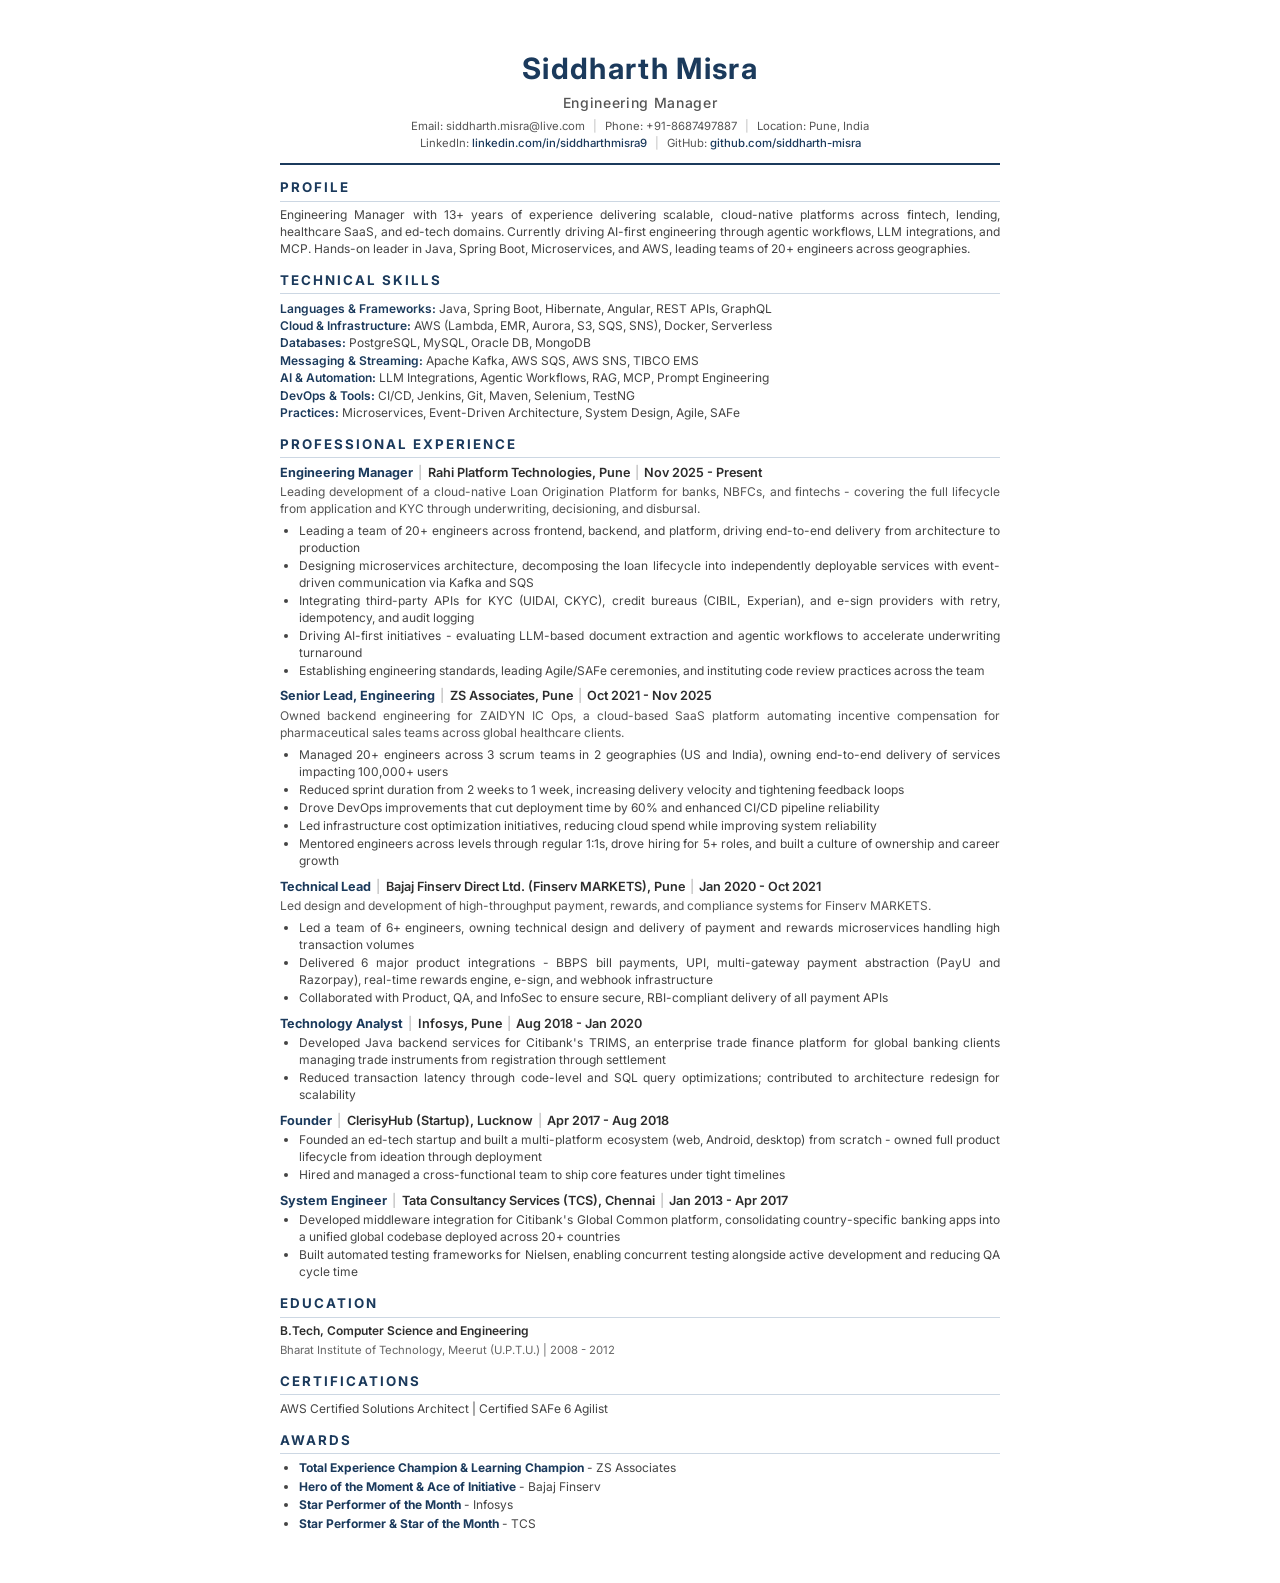
==== Siddharth-Misra-Resume-ATS.html @ 8735bb91 "resume updated" ====
<!DOCTYPE html>
<html lang="en">
<head>
<meta charset="UTF-8">
<meta name="viewport" content="width=device-width, initial-scale=1.0">
<title>Siddharth Misra - Resume</title>
<link rel="preconnect" href="https://fonts.googleapis.com">
<link rel="preconnect" href="https://fonts.gstatic.com" crossorigin>
<link href="https://fonts.googleapis.com/css2?family=Inter:wght@400;500;600;700&display=swap" rel="stylesheet">
<style>
  @page {
    size: letter;
    margin: 0.5in;
  }

  * {
    margin: 0;
    padding: 0;
    box-sizing: border-box;
  }

  body {
    font-family: 'Inter', -apple-system, 'Segoe UI', Roboto, 'Helvetica Neue', Arial, sans-serif;
    font-size: 9pt;
    line-height: 1.4;
    color: #2d2d2d;
    max-width: 8.5in;
    margin: 0 auto;
    padding: 0.5in;
    background: #fff;
    text-align: justify;
  }

  @media print {
    body {
      padding: 0;
      font-size: 9pt;
      -webkit-print-color-adjust: exact;
      print-color-adjust: exact;
    }
  }

  /* === Header === */
  .header {
    text-align: center;
    padding-bottom: 8pt;
    margin-bottom: 8pt;
    border-bottom: 2pt solid #1b3a5c;
  }

  h1 {
    font-size: 22pt;
    font-weight: 700;
    color: #1b3a5c;
    letter-spacing: 1pt;
    margin-bottom: 3pt;
  }

  .header .subtitle {
    font-size: 10.5pt;
    font-weight: 500;
    color: #555;
    letter-spacing: 0.5pt;
    margin-bottom: 4pt;
  }

  .contact-line {
    font-size: 8.5pt;
    color: #555;
    line-height: 1.5;
  }

  .contact-line a {
    color: #1b3a5c;
    text-decoration: none;
    font-weight: 500;
  }

  .contact-line .sep {
    color: #bbb;
    margin: 0 6pt;
  }

  /* === Sections === */
  h2 {
    font-size: 10pt;
    font-weight: 700;
    text-transform: uppercase;
    letter-spacing: 1.5pt;
    color: #1b3a5c;
    border-bottom: 1pt solid #ccd7e3;
    padding-bottom: 3pt;
    margin-top: 10pt;
    margin-bottom: 4pt;
  }

  /* === Profile === */
  .profile {
    font-size: 9pt;
    color: #444;
    line-height: 1.4;
  }

  /* === Skills === */
  .skills-list {
    font-size: 9pt;
    color: #444;
    line-height: 1.45;
  }

  .skills-list strong {
    color: #1b3a5c;
    font-weight: 600;
  }

  /* === Experience === */
  .job {
    margin-bottom: 6pt;
  }

  .job:last-child {
    margin-bottom: 0;
  }

  h3 {
    font-size: 9.5pt;
    font-weight: 600;
    color: #2d2d2d;
    margin-bottom: 2pt;
  }

  h3 .role {
    font-weight: 700;
    color: #1b3a5c;
  }

  h3 .sep {
    color: #aaa;
    font-weight: 400;
    margin: 0 4pt;
  }

  .job .desc {
    font-size: 9pt;
    color: #555;
    margin-bottom: 4pt;
    font-style: normal;
  }

  ul {
    padding-left: 14pt;
    margin: 0;
  }

  li {
    font-size: 9pt;
    margin-bottom: 1pt;
    color: #444;
    line-height: 1.4;
  }

  /* === Education === */
  .edu-entry {
    margin-bottom: 4pt;
  }

  .edu-entry h3 {
    font-size: 9pt;
  }

  .edu-meta {
    font-size: 8.5pt;
    color: #666;
    margin-top: 1pt;
  }

  /* === Certifications === */
  .cert-list {
    font-size: 9pt;
    color: #444;
  }

  /* === Awards === */
  .awards-list {
    list-style: disc;
    padding-left: 14pt;
  }

  .awards-list li {
    font-size: 9pt;
    color: #444;
    margin-bottom: 1.5pt;
    line-height: 1.4;
  }

  .awards-list li strong {
    color: #1b3a5c;
  }
</style>
</head>
<body>

<div class="header">
  <h1>Siddharth Misra</h1>
  <div class="subtitle">Engineering Manager</div>
  <div class="contact-line">
    Email: siddharth.misra@live.com<span class="sep">|</span>Phone: +91-8687497887<span class="sep">|</span>Location: Pune, India
  </div>
  <div class="contact-line">
    LinkedIn: <a href="https://linkedin.com/in/siddharthmisra9">linkedin.com/in/siddharthmisra9</a><span class="sep">|</span>GitHub: <a href="https://github.com/siddharth-misra">github.com/siddharth-misra</a>
  </div>
</div>

<h2>Profile</h2>
<p class="profile">
  Engineering Manager with 13+ years of experience delivering scalable, cloud-native platforms across fintech, lending, healthcare SaaS, and ed-tech domains. Currently driving AI-first engineering through agentic workflows, LLM integrations, and MCP. Hands-on leader in Java, Spring Boot, Microservices, and AWS, leading teams of 20+ engineers across geographies.
</p>

<h2>Technical Skills</h2>
<p class="skills-list">
  <strong>Languages &amp; Frameworks:</strong> Java, Spring Boot, Hibernate, Angular, REST APIs, GraphQL<br>
  <strong>Cloud &amp; Infrastructure:</strong> AWS (Lambda, EMR, Aurora, S3, SQS, SNS), Docker, Serverless<br>
  <strong>Databases:</strong> PostgreSQL, MySQL, Oracle DB, MongoDB<br>
  <strong>Messaging &amp; Streaming:</strong> Apache Kafka, AWS SQS, AWS SNS, TIBCO EMS<br>
  <strong>AI &amp; Automation:</strong> LLM Integrations, Agentic Workflows, RAG, MCP, Prompt Engineering<br>
  <strong>DevOps &amp; Tools:</strong> CI/CD, Jenkins, Git, Maven, Selenium, TestNG<br>
  <strong>Practices:</strong> Microservices, Event-Driven Architecture, System Design, Agile, SAFe
</p>

<h2>Professional Experience</h2>

<div class="job">
  <h3><span class="role">Engineering Manager</span><span class="sep">|</span>Rahi Platform Technologies, Pune<span class="sep">|</span>Nov 2025 - Present</h3>
  <p class="desc">Leading development of a cloud-native Loan Origination Platform for banks, NBFCs, and fintechs - covering the full lifecycle from application and KYC through underwriting, decisioning, and disbursal.</p>
  <ul>
    <li>Leading a team of 20+ engineers across frontend, backend, and platform, driving end-to-end delivery from architecture to production</li>
    <li>Designing microservices architecture, decomposing the loan lifecycle into independently deployable services with event-driven communication via Kafka and SQS</li>
    <li>Integrating third-party APIs for KYC (UIDAI, CKYC), credit bureaus (CIBIL, Experian), and e-sign providers with retry, idempotency, and audit logging</li>
    <li>Driving AI-first initiatives - evaluating LLM-based document extraction and agentic workflows to accelerate underwriting turnaround</li>
    <li>Establishing engineering standards, leading Agile/SAFe ceremonies, and instituting code review practices across the team</li>
  </ul>
</div>

<div class="job">
  <h3><span class="role">Senior Lead, Engineering</span><span class="sep">|</span>ZS Associates, Pune<span class="sep">|</span>Oct 2021 - Nov 2025</h3>
  <p class="desc">Owned backend engineering for ZAIDYN IC Ops, a cloud-based SaaS platform automating incentive compensation for pharmaceutical sales teams across global healthcare clients.</p>
  <ul>
    <li>Managed 20+ engineers across 3 scrum teams in 2 geographies (US and India), owning end-to-end delivery of services impacting 100,000+ users</li>
    <li>Reduced sprint duration from 2 weeks to 1 week, increasing delivery velocity and tightening feedback loops</li>
    <li>Drove DevOps improvements that cut deployment time by 60% and enhanced CI/CD pipeline reliability</li>
    <li>Led infrastructure cost optimization initiatives, reducing cloud spend while improving system reliability</li>
    <li>Mentored engineers across levels through regular 1:1s, drove hiring for 5+ roles, and built a culture of ownership and career growth</li>
  </ul>
</div>

<div class="job">
  <h3><span class="role">Technical Lead</span><span class="sep">|</span>Bajaj Finserv Direct Ltd. (Finserv MARKETS), Pune<span class="sep">|</span>Jan 2020 - Oct 2021</h3>
  <p class="desc">Led design and development of high-throughput payment, rewards, and compliance systems for Finserv MARKETS.</p>
  <ul>
    <li>Led a team of 6+ engineers, owning technical design and delivery of payment and rewards microservices handling high transaction volumes</li>
    <li>Delivered 6 major product integrations - BBPS bill payments, UPI, multi-gateway payment abstraction (PayU and Razorpay), real-time rewards engine, e-sign, and webhook infrastructure</li>
    <li>Collaborated with Product, QA, and InfoSec to ensure secure, RBI-compliant delivery of all payment APIs</li>
  </ul>
</div>

<div class="job">
  <h3><span class="role">Technology Analyst</span><span class="sep">|</span>Infosys, Pune<span class="sep">|</span>Aug 2018 - Jan 2020</h3>
  <ul>
    <li>Developed Java backend services for Citibank's TRIMS, an enterprise trade finance platform for global banking clients managing trade instruments from registration through settlement</li>
    <li>Reduced transaction latency through code-level and SQL query optimizations; contributed to architecture redesign for scalability</li>
  </ul>
</div>

<div class="job">
  <h3><span class="role">Founder</span><span class="sep">|</span>ClerisyHub (Startup), Lucknow<span class="sep">|</span>Apr 2017 - Aug 2018</h3>
  <ul>
    <li>Founded an ed-tech startup and built a multi-platform ecosystem (web, Android, desktop) from scratch - owned full product lifecycle from ideation through deployment</li>
    <li>Hired and managed a cross-functional team to ship core features under tight timelines</li>
  </ul>
</div>

<div class="job">
  <h3><span class="role">System Engineer</span><span class="sep">|</span>Tata Consultancy Services (TCS), Chennai<span class="sep">|</span>Jan 2013 - Apr 2017</h3>
  <ul>
    <li>Developed middleware integration for Citibank's Global Common platform, consolidating country-specific banking apps into a unified global codebase deployed across 20+ countries</li>
    <li>Built automated testing frameworks for Nielsen, enabling concurrent testing alongside active development and reducing QA cycle time</li>
  </ul>
</div>

<h2>Education</h2>
<div class="edu-entry">
  <h3>B.Tech, Computer Science and Engineering</h3>
  <div class="edu-meta">Bharat Institute of Technology, Meerut (U.P.T.U.) | 2008 - 2012</div>
</div>

<h2>Certifications</h2>
<p class="cert-list">AWS Certified Solutions Architect | Certified SAFe 6 Agilist</p>

<h2>Awards</h2>
<ul class="awards-list">
  <li><strong>Total Experience Champion &amp; Learning Champion</strong> - ZS Associates</li>
  <li><strong>Hero of the Moment &amp; Ace of Initiative</strong> - Bajaj Finserv</li>
  <li><strong>Star Performer of the Month</strong> - Infosys</li>
  <li><strong>Star Performer &amp; Star of the Month</strong> - TCS</li>
</ul>

</body>
</html>
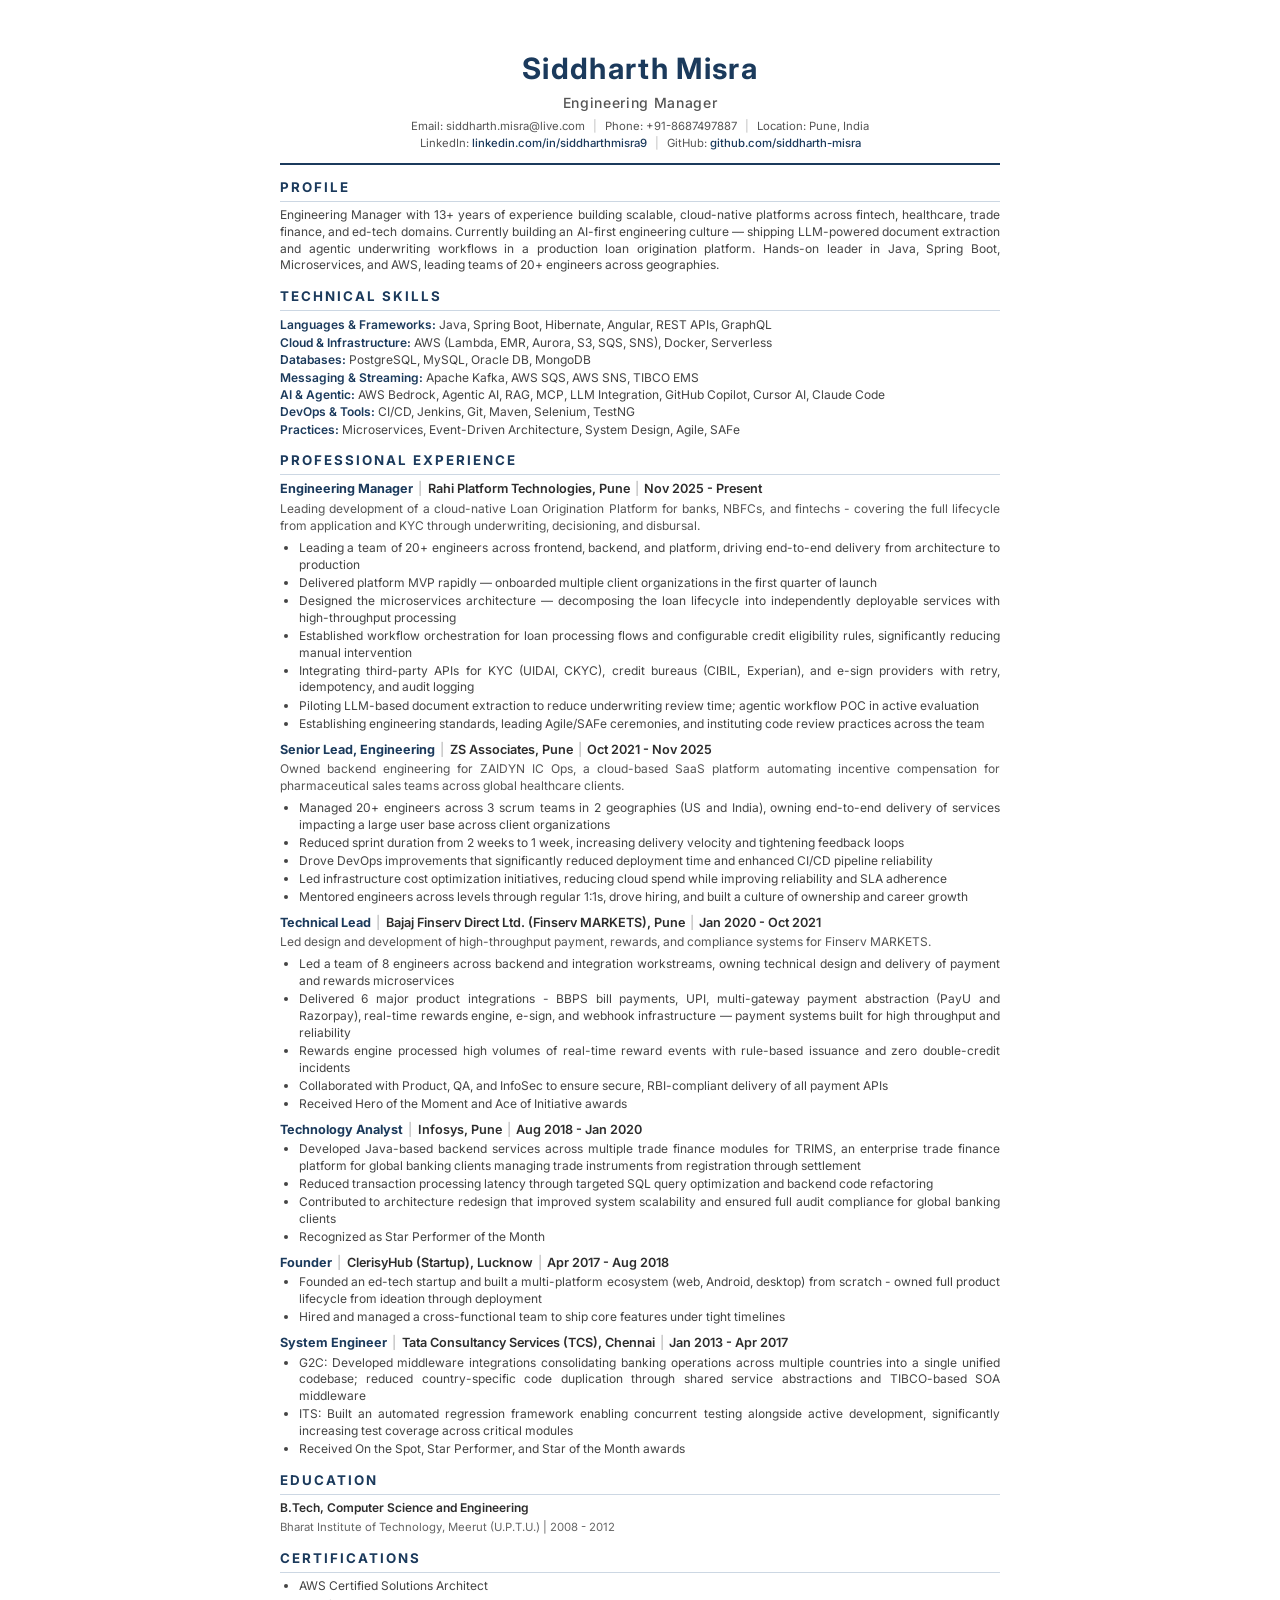
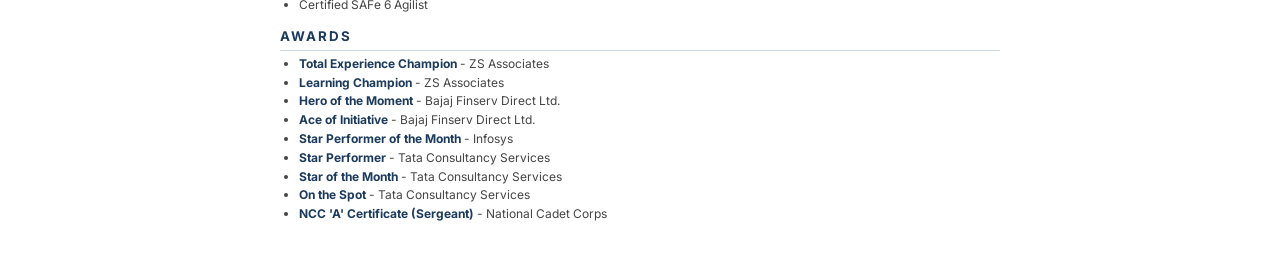
==== commit aa3d732f: "added tutorials link" ====
--- a/Siddharth-Misra-Resume-ATS.html
+++ b/Siddharth-Misra-Resume-ATS.html
@@ -213,7 +213,7 @@
 
 <h2>Profile</h2>
 <p class="profile">
-  Engineering Manager with 13+ years of experience delivering scalable, cloud-native platforms across fintech, lending, healthcare SaaS, and ed-tech domains. Currently driving AI-first engineering through agentic workflows, LLM integrations, and MCP. Hands-on leader in Java, Spring Boot, Microservices, and AWS, leading teams of 20+ engineers across geographies.
+  Engineering Manager with 13+ years of experience building scalable, cloud-native platforms across fintech, healthcare, trade finance, and ed-tech domains. Currently building an AI-first engineering culture — shipping LLM-powered document extraction and agentic underwriting workflows in a production loan origination platform. Hands-on leader in Java, Spring Boot, Microservices, and AWS, leading teams of 20+ engineers across geographies.
 </p>
 
 <h2>Technical Skills</h2>
@@ -222,7 +222,7 @@
   <strong>Cloud &amp; Infrastructure:</strong> AWS (Lambda, EMR, Aurora, S3, SQS, SNS), Docker, Serverless<br>
   <strong>Databases:</strong> PostgreSQL, MySQL, Oracle DB, MongoDB<br>
   <strong>Messaging &amp; Streaming:</strong> Apache Kafka, AWS SQS, AWS SNS, TIBCO EMS<br>
-  <strong>AI &amp; Automation:</strong> LLM Integrations, Agentic Workflows, RAG, MCP, Prompt Engineering<br>
+  <strong>AI &amp; Agentic:</strong> AWS Bedrock, Agentic AI, RAG, MCP, LLM Integration, GitHub Copilot, Cursor AI, Claude Code<br>
   <strong>DevOps &amp; Tools:</strong> CI/CD, Jenkins, Git, Maven, Selenium, TestNG<br>
   <strong>Practices:</strong> Microservices, Event-Driven Architecture, System Design, Agile, SAFe
 </p>
@@ -234,9 +234,11 @@
   <p class="desc">Leading development of a cloud-native Loan Origination Platform for banks, NBFCs, and fintechs - covering the full lifecycle from application and KYC through underwriting, decisioning, and disbursal.</p>
   <ul>
     <li>Leading a team of 20+ engineers across frontend, backend, and platform, driving end-to-end delivery from architecture to production</li>
-    <li>Designing microservices architecture, decomposing the loan lifecycle into independently deployable services with event-driven communication via Kafka and SQS</li>
+    <li>Delivered platform MVP rapidly — onboarded multiple client organizations in the first quarter of launch</li>
+    <li>Designed the microservices architecture — decomposing the loan lifecycle into independently deployable services with high-throughput processing</li>
+    <li>Established workflow orchestration for loan processing flows and configurable credit eligibility rules, significantly reducing manual intervention</li>
     <li>Integrating third-party APIs for KYC (UIDAI, CKYC), credit bureaus (CIBIL, Experian), and e-sign providers with retry, idempotency, and audit logging</li>
-    <li>Driving AI-first initiatives - evaluating LLM-based document extraction and agentic workflows to accelerate underwriting turnaround</li>
+    <li>Piloting LLM-based document extraction to reduce underwriting review time; agentic workflow POC in active evaluation</li>
     <li>Establishing engineering standards, leading Agile/SAFe ceremonies, and instituting code review practices across the team</li>
   </ul>
 </div>
@@ -245,29 +247,33 @@
   <h3><span class="role">Senior Lead, Engineering</span><span class="sep">|</span>ZS Associates, Pune<span class="sep">|</span>Oct 2021 - Nov 2025</h3>
   <p class="desc">Owned backend engineering for ZAIDYN IC Ops, a cloud-based SaaS platform automating incentive compensation for pharmaceutical sales teams across global healthcare clients.</p>
   <ul>
-    <li>Managed 20+ engineers across 3 scrum teams in 2 geographies (US and India), owning end-to-end delivery of services impacting 100,000+ users</li>
+    <li>Managed 20+ engineers across 3 scrum teams in 2 geographies (US and India), owning end-to-end delivery of services impacting a large user base across client organizations</li>
     <li>Reduced sprint duration from 2 weeks to 1 week, increasing delivery velocity and tightening feedback loops</li>
-    <li>Drove DevOps improvements that cut deployment time by 60% and enhanced CI/CD pipeline reliability</li>
-    <li>Led infrastructure cost optimization initiatives, reducing cloud spend while improving system reliability</li>
-    <li>Mentored engineers across levels through regular 1:1s, drove hiring for 5+ roles, and built a culture of ownership and career growth</li>
-  </ul>
-</div>
-
-<div class="job">
+    <li>Drove DevOps improvements that significantly reduced deployment time and enhanced CI/CD pipeline reliability</li>
+    <li>Led infrastructure cost optimization initiatives, reducing cloud spend while improving reliability and SLA adherence</li>
+    <li>Mentored engineers across levels through regular 1:1s, drove hiring, and built a culture of ownership and career growth</li>
+  </ul>
+</div>
+
+<div class="job" style="page-break-before: always;">
   <h3><span class="role">Technical Lead</span><span class="sep">|</span>Bajaj Finserv Direct Ltd. (Finserv MARKETS), Pune<span class="sep">|</span>Jan 2020 - Oct 2021</h3>
   <p class="desc">Led design and development of high-throughput payment, rewards, and compliance systems for Finserv MARKETS.</p>
   <ul>
-    <li>Led a team of 6+ engineers, owning technical design and delivery of payment and rewards microservices handling high transaction volumes</li>
-    <li>Delivered 6 major product integrations - BBPS bill payments, UPI, multi-gateway payment abstraction (PayU and Razorpay), real-time rewards engine, e-sign, and webhook infrastructure</li>
+    <li>Led a team of 8 engineers across backend and integration workstreams, owning technical design and delivery of payment and rewards microservices</li>
+    <li>Delivered 6 major product integrations - BBPS bill payments, UPI, multi-gateway payment abstraction (PayU and Razorpay), real-time rewards engine, e-sign, and webhook infrastructure — payment systems built for high throughput and reliability</li>
+    <li>Rewards engine processed high volumes of real-time reward events with rule-based issuance and zero double-credit incidents</li>
     <li>Collaborated with Product, QA, and InfoSec to ensure secure, RBI-compliant delivery of all payment APIs</li>
+    <li>Received Hero of the Moment and Ace of Initiative awards</li>
   </ul>
 </div>
 
 <div class="job">
   <h3><span class="role">Technology Analyst</span><span class="sep">|</span>Infosys, Pune<span class="sep">|</span>Aug 2018 - Jan 2020</h3>
   <ul>
-    <li>Developed Java backend services for Citibank's TRIMS, an enterprise trade finance platform for global banking clients managing trade instruments from registration through settlement</li>
-    <li>Reduced transaction latency through code-level and SQL query optimizations; contributed to architecture redesign for scalability</li>
+    <li>Developed Java-based backend services across multiple trade finance modules for TRIMS, an enterprise trade finance platform for global banking clients managing trade instruments from registration through settlement</li>
+    <li>Reduced transaction processing latency through targeted SQL query optimization and backend code refactoring</li>
+    <li>Contributed to architecture redesign that improved system scalability and ensured full audit compliance for global banking clients</li>
+    <li>Recognized as Star Performer of the Month</li>
   </ul>
 </div>
 
@@ -282,8 +288,9 @@
 <div class="job">
   <h3><span class="role">System Engineer</span><span class="sep">|</span>Tata Consultancy Services (TCS), Chennai<span class="sep">|</span>Jan 2013 - Apr 2017</h3>
   <ul>
-    <li>Developed middleware integration for Citibank's Global Common platform, consolidating country-specific banking apps into a unified global codebase deployed across 20+ countries</li>
-    <li>Built automated testing frameworks for Nielsen, enabling concurrent testing alongside active development and reducing QA cycle time</li>
+    <li>G2C: Developed middleware integrations consolidating banking operations across multiple countries into a single unified codebase; reduced country-specific code duplication through shared service abstractions and TIBCO-based SOA middleware</li>
+    <li>ITS: Built an automated regression framework enabling concurrent testing alongside active development, significantly increasing test coverage across critical modules</li>
+    <li>Received On the Spot, Star Performer, and Star of the Month awards</li>
   </ul>
 </div>
 
@@ -294,14 +301,22 @@
 </div>
 
 <h2>Certifications</h2>
-<p class="cert-list">AWS Certified Solutions Architect | Certified SAFe 6 Agilist</p>
+<ul class="awards-list">
+  <li>AWS Certified Solutions Architect</li>
+  <li>Certified SAFe 6 Agilist</li>
+</ul>
 
 <h2>Awards</h2>
 <ul class="awards-list">
-  <li><strong>Total Experience Champion &amp; Learning Champion</strong> - ZS Associates</li>
-  <li><strong>Hero of the Moment &amp; Ace of Initiative</strong> - Bajaj Finserv</li>
+  <li><strong>Total Experience Champion</strong> - ZS Associates</li>
+  <li><strong>Learning Champion</strong> - ZS Associates</li>
+  <li><strong>Hero of the Moment</strong> - Bajaj Finserv Direct Ltd.</li>
+  <li><strong>Ace of Initiative</strong> - Bajaj Finserv Direct Ltd.</li>
   <li><strong>Star Performer of the Month</strong> - Infosys</li>
-  <li><strong>Star Performer &amp; Star of the Month</strong> - TCS</li>
+  <li><strong>Star Performer</strong> - Tata Consultancy Services</li>
+  <li><strong>Star of the Month</strong> - Tata Consultancy Services</li>
+  <li><strong>On the Spot</strong> - Tata Consultancy Services</li>
+  <li><strong>NCC 'A' Certificate (Sergeant)</strong> - National Cadet Corps</li>
 </ul>
 
 </body>
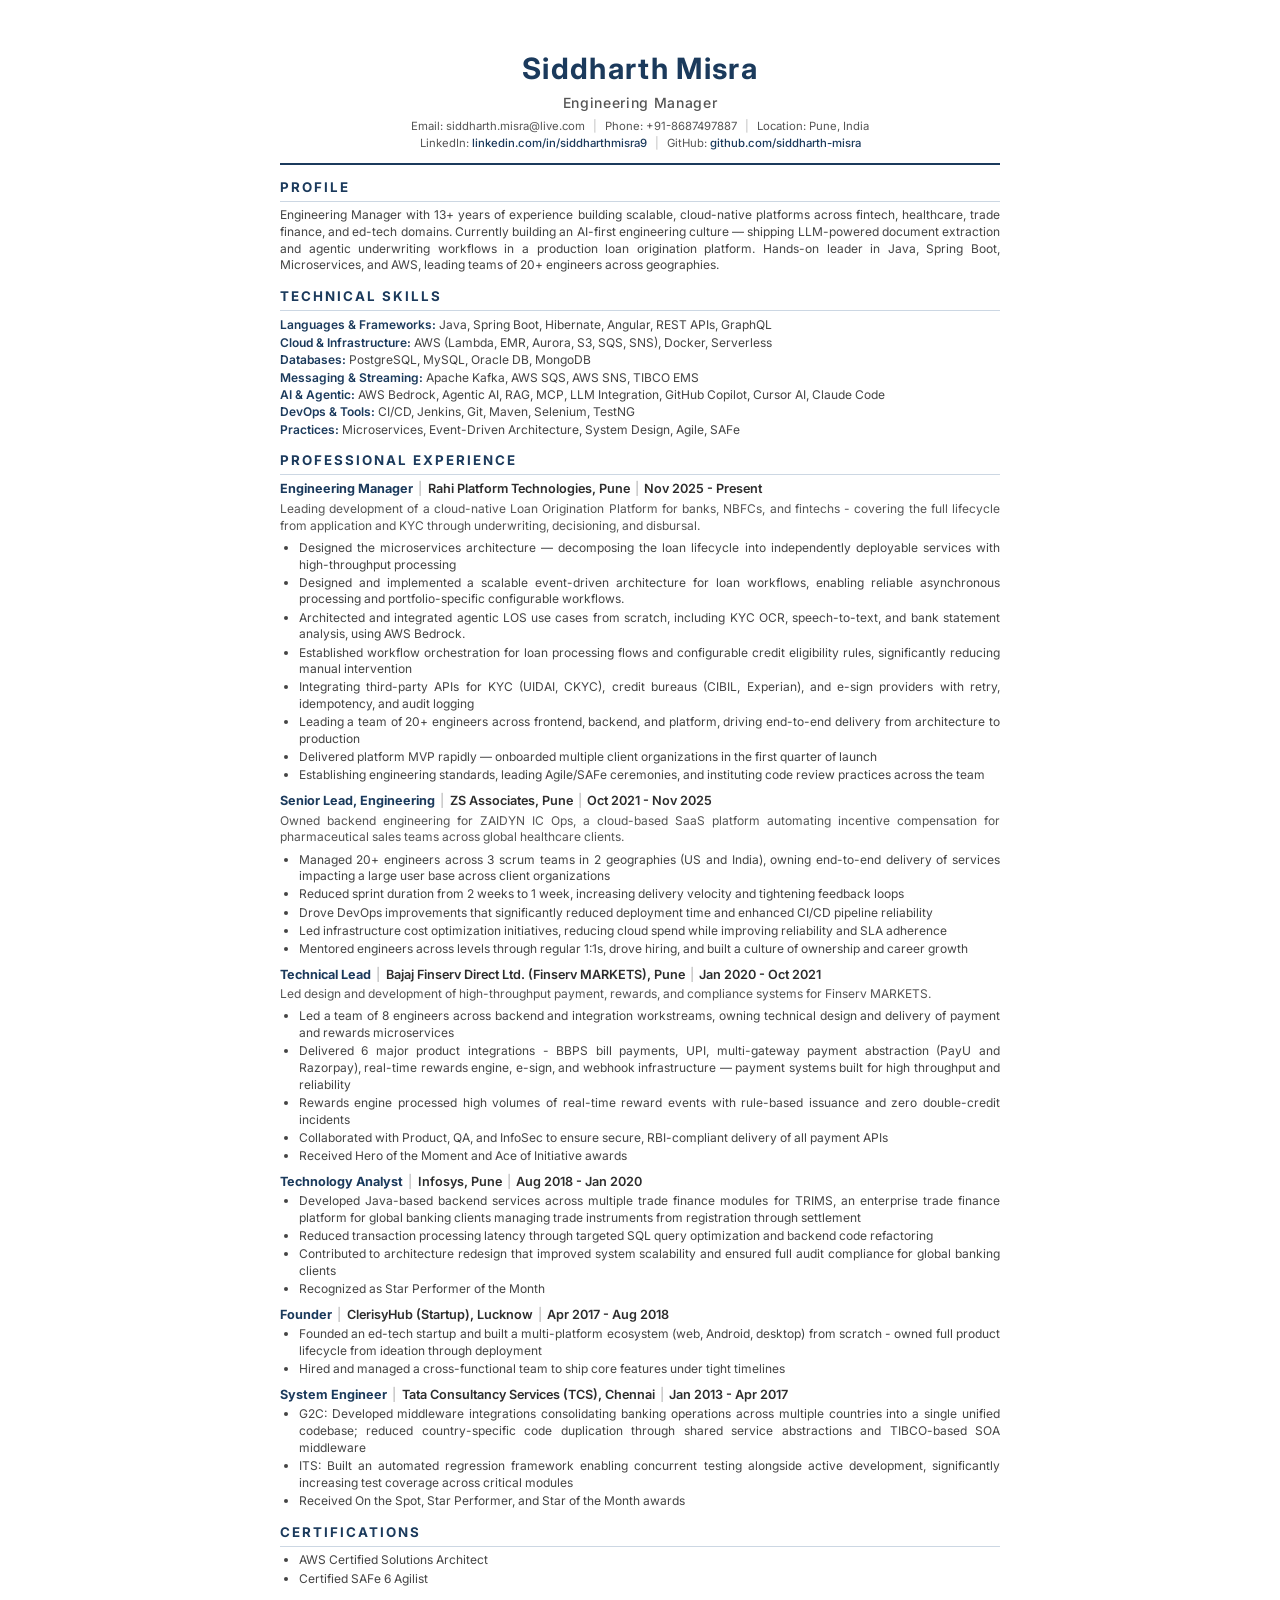
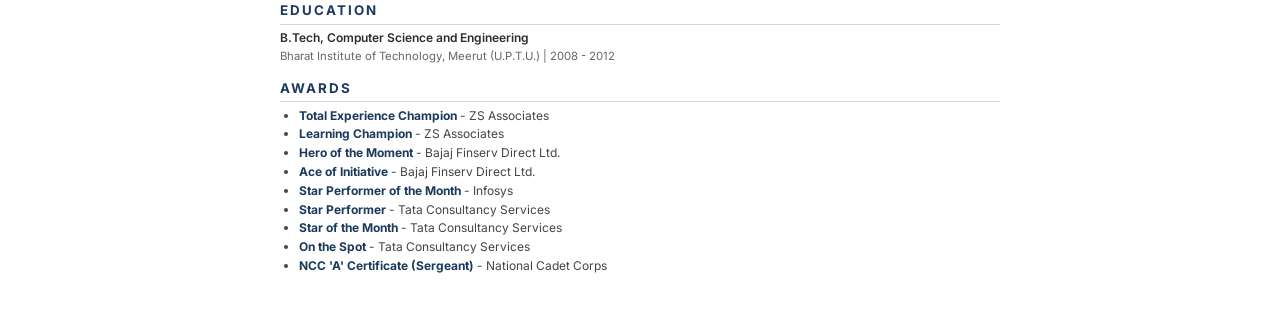
==== commit 4fb3e75f: "added content" ====
--- a/Siddharth-Misra-Resume-ATS.html
+++ b/Siddharth-Misra-Resume-ATS.html
@@ -233,12 +233,13 @@
   <h3><span class="role">Engineering Manager</span><span class="sep">|</span>Rahi Platform Technologies, Pune<span class="sep">|</span>Nov 2025 - Present</h3>
   <p class="desc">Leading development of a cloud-native Loan Origination Platform for banks, NBFCs, and fintechs - covering the full lifecycle from application and KYC through underwriting, decisioning, and disbursal.</p>
   <ul>
+    <li>Designed the microservices architecture — decomposing the loan lifecycle into independently deployable services with high-throughput processing</li>
+    <li>Designed and implemented a scalable event-driven architecture for loan workflows, enabling reliable asynchronous processing and portfolio-specific configurable workflows.</li>
+    <li>Architected and integrated agentic LOS use cases from scratch, including KYC OCR, speech-to-text, and bank statement analysis, using AWS Bedrock.</li>
+    <li>Established workflow orchestration for loan processing flows and configurable credit eligibility rules, significantly reducing manual intervention</li>
+    <li>Integrating third-party APIs for KYC (UIDAI, CKYC), credit bureaus (CIBIL, Experian), and e-sign providers with retry, idempotency, and audit logging</li>
     <li>Leading a team of 20+ engineers across frontend, backend, and platform, driving end-to-end delivery from architecture to production</li>
     <li>Delivered platform MVP rapidly — onboarded multiple client organizations in the first quarter of launch</li>
-    <li>Designed the microservices architecture — decomposing the loan lifecycle into independently deployable services with high-throughput processing</li>
-    <li>Established workflow orchestration for loan processing flows and configurable credit eligibility rules, significantly reducing manual intervention</li>
-    <li>Integrating third-party APIs for KYC (UIDAI, CKYC), credit bureaus (CIBIL, Experian), and e-sign providers with retry, idempotency, and audit logging</li>
-    <li>Piloting LLM-based document extraction to reduce underwriting review time; agentic workflow POC in active evaluation</li>
     <li>Establishing engineering standards, leading Agile/SAFe ceremonies, and instituting code review practices across the team</li>
   </ul>
 </div>
@@ -294,17 +295,17 @@
   </ul>
 </div>
 
-<h2>Education</h2>
-<div class="edu-entry">
-  <h3>B.Tech, Computer Science and Engineering</h3>
-  <div class="edu-meta">Bharat Institute of Technology, Meerut (U.P.T.U.) | 2008 - 2012</div>
-</div>
-
 <h2>Certifications</h2>
 <ul class="awards-list">
   <li>AWS Certified Solutions Architect</li>
   <li>Certified SAFe 6 Agilist</li>
 </ul>
+
+<h2>Education</h2>
+<div class="edu-entry">
+  <h3>B.Tech, Computer Science and Engineering</h3>
+  <div class="edu-meta">Bharat Institute of Technology, Meerut (U.P.T.U.) | 2008 - 2012</div>
+</div>
 
 <h2>Awards</h2>
 <ul class="awards-list">
